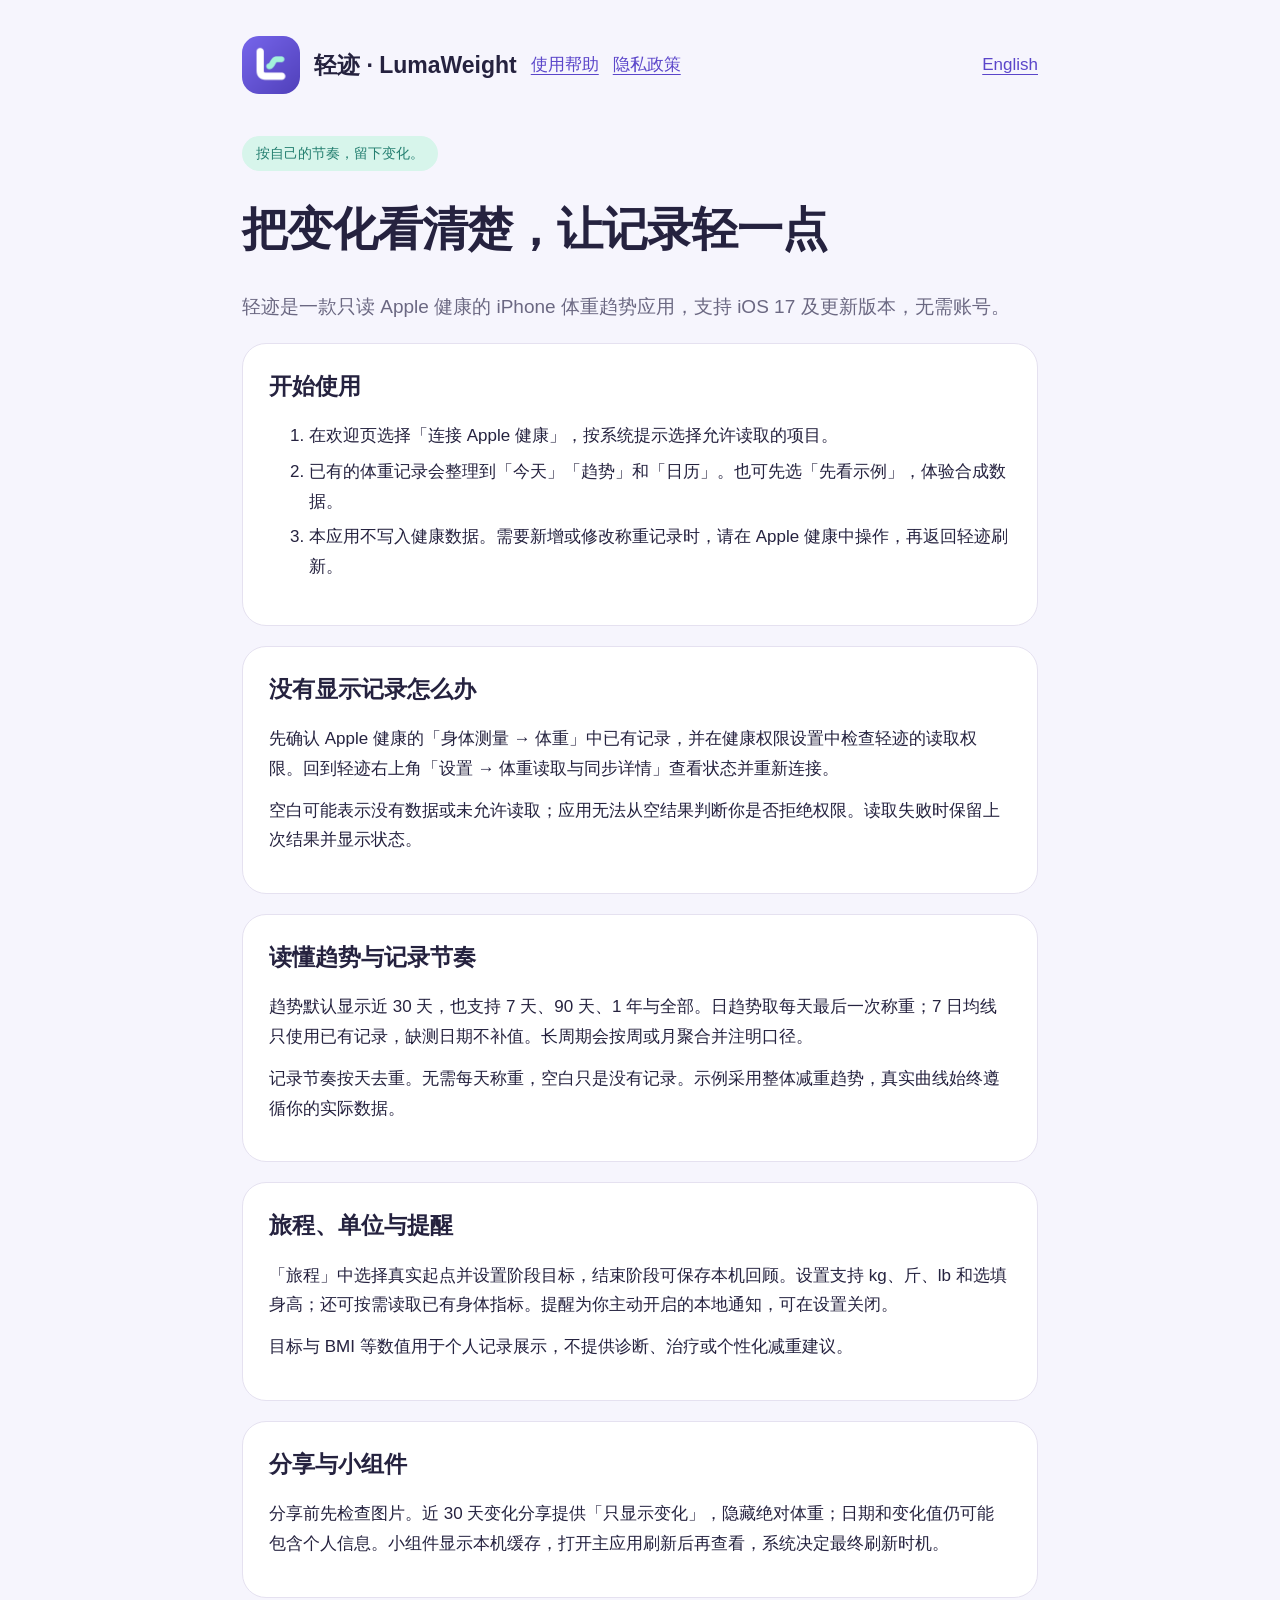
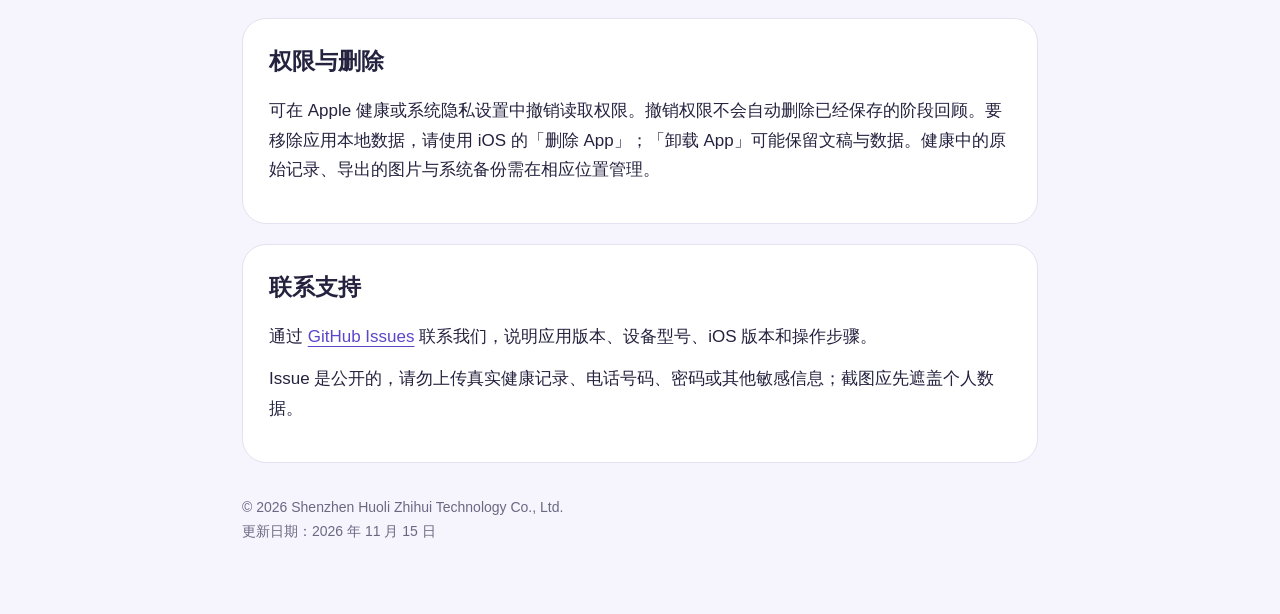
==== index.html @ 91119f12 "Publish LumaWeight support and privacy pages Co-Authored-By: Codex <codex@openai.com>" ====
<!doctype html><html lang="zh-Hans"><head><meta charset="utf-8"><meta name="viewport" content="width=device-width,initial-scale=1"><meta name="description" content="轻迹是一款只读 Apple 健康的 iPhone 体重趋势应用，支持 iOS 17 及更新版本，无需账号。"><title>把变化看清楚，让记录轻一点 · LumaWeight</title><link rel="icon" href="icon.png"><link rel="stylesheet" href="style.css"></head><body><main><nav><img src="icon.png" alt=""><strong>轻迹 · LumaWeight</strong><a href="index.html">使用帮助</a><a href="privacy.html">隐私政策</a><a href="en/index.html" lang="en">English</a></nav><span class="tag">按自己的节奏，留下变化。</span><h1>把变化看清楚，让记录轻一点</h1><p class="intro">轻迹是一款只读 Apple 健康的 iPhone 体重趋势应用，支持 iOS 17 及更新版本，无需账号。</p><section><h2>开始使用</h2><ol><li>在欢迎页选择「连接 Apple 健康」，按系统提示选择允许读取的项目。</li><li>已有的体重记录会整理到「今天」「趋势」和「日历」。也可先选「先看示例」，体验合成数据。</li><li>本应用不写入健康数据。需要新增或修改称重记录时，请在 Apple 健康中操作，再返回轻迹刷新。</li></ol></section><section><h2>没有显示记录怎么办</h2><p>先确认 Apple 健康的「身体测量 → 体重」中已有记录，并在健康权限设置中检查轻迹的读取权限。回到轻迹右上角「设置 → 体重读取与同步详情」查看状态并重新连接。</p><p>空白可能表示没有数据或未允许读取；应用无法从空结果判断你是否拒绝权限。读取失败时保留上次结果并显示状态。</p></section><section><h2>读懂趋势与记录节奏</h2><p>趋势默认显示近 30 天，也支持 7 天、90 天、1 年与全部。日趋势取每天最后一次称重；7 日均线只使用已有记录，缺测日期不补值。长周期会按周或月聚合并注明口径。</p><p>记录节奏按天去重。无需每天称重，空白只是没有记录。示例采用整体减重趋势，真实曲线始终遵循你的实际数据。</p></section><section><h2>旅程、单位与提醒</h2><p>「旅程」中选择真实起点并设置阶段目标，结束阶段可保存本机回顾。设置支持 kg、斤、lb 和选填身高；还可按需读取已有身体指标。提醒为你主动开启的本地通知，可在设置关闭。</p><p>目标与 BMI 等数值用于个人记录展示，不提供诊断、治疗或个性化减重建议。</p></section><section><h2>分享与小组件</h2><p>分享前先检查图片。近 30 天变化分享提供「只显示变化」，隐藏绝对体重；日期和变化值仍可能包含个人信息。小组件显示本机缓存，打开主应用刷新后再查看，系统决定最终刷新时机。</p></section><section><h2>权限与删除</h2><p>可在 Apple 健康或系统隐私设置中撤销读取权限。撤销权限不会自动删除已经保存的阶段回顾。要移除应用本地数据，请使用 iOS 的「删除 App」；「卸载 App」可能保留文稿与数据。健康中的原始记录、导出的图片与系统备份需在相应位置管理。</p></section><section><h2>联系支持</h2><p>通过 <a href="https://github.com/zhangshaobo608/LumaWeight-Support/issues">GitHub Issues</a> 联系我们，说明应用版本、设备型号、iOS 版本和操作步骤。</p><p>Issue 是公开的，请勿上传真实健康记录、电话号码、密码或其他敏感信息；截图应先遮盖个人数据。</p></section><footer>© 2026 Shenzhen Huoli Zhihui Technology Co., Ltd.<br>更新日期：2026 年 11 月 15 日</footer></main></body></html>
---- style.css ----
*{box-sizing:border-box}body{margin:0;background:#f6f5fd;color:#25223f;font:17px/1.75 -apple-system,BlinkMacSystemFont,"Segoe UI",sans-serif}main{max-width:840px;margin:auto;padding:36px 22px 70px}nav{display:flex;align-items:center;gap:14px;flex-wrap:wrap;margin-bottom:42px}nav img{width:58px;border-radius:17px}nav strong{font-size:23px}nav a:last-child{margin-left:auto}a{color:#5b46ca;text-underline-offset:4px}h1{font-size:clamp(32px,6vw,46px);line-height:1.25;letter-spacing:-1px}h2{font-size:23px;line-height:1.4;margin-top:0}section{background:#fff;border:1px solid #e5e1f0;border-radius:24px;padding:26px;margin:20px 0}p{margin:12px 0}.tag{display:inline-block;background:#d7f5eb;color:#247f70;border-radius:30px;padding:5px 14px;font-size:14px}.intro{font-size:19px;color:#6b6882}footer{font-size:14px;color:#6b6882;margin-top:32px}li{margin:6px 0}:focus-visible{outline:3px solid #7160e8;outline-offset:5px}@media(prefers-color-scheme:dark){body{background:#11121d;color:#f4f0ff}section{background:#202130;border-color:#3e3a53}a{color:#c2b5ff}.intro,footer{color:#c3bed8}.tag{background:#1c3a36;color:#7ee5cb}}
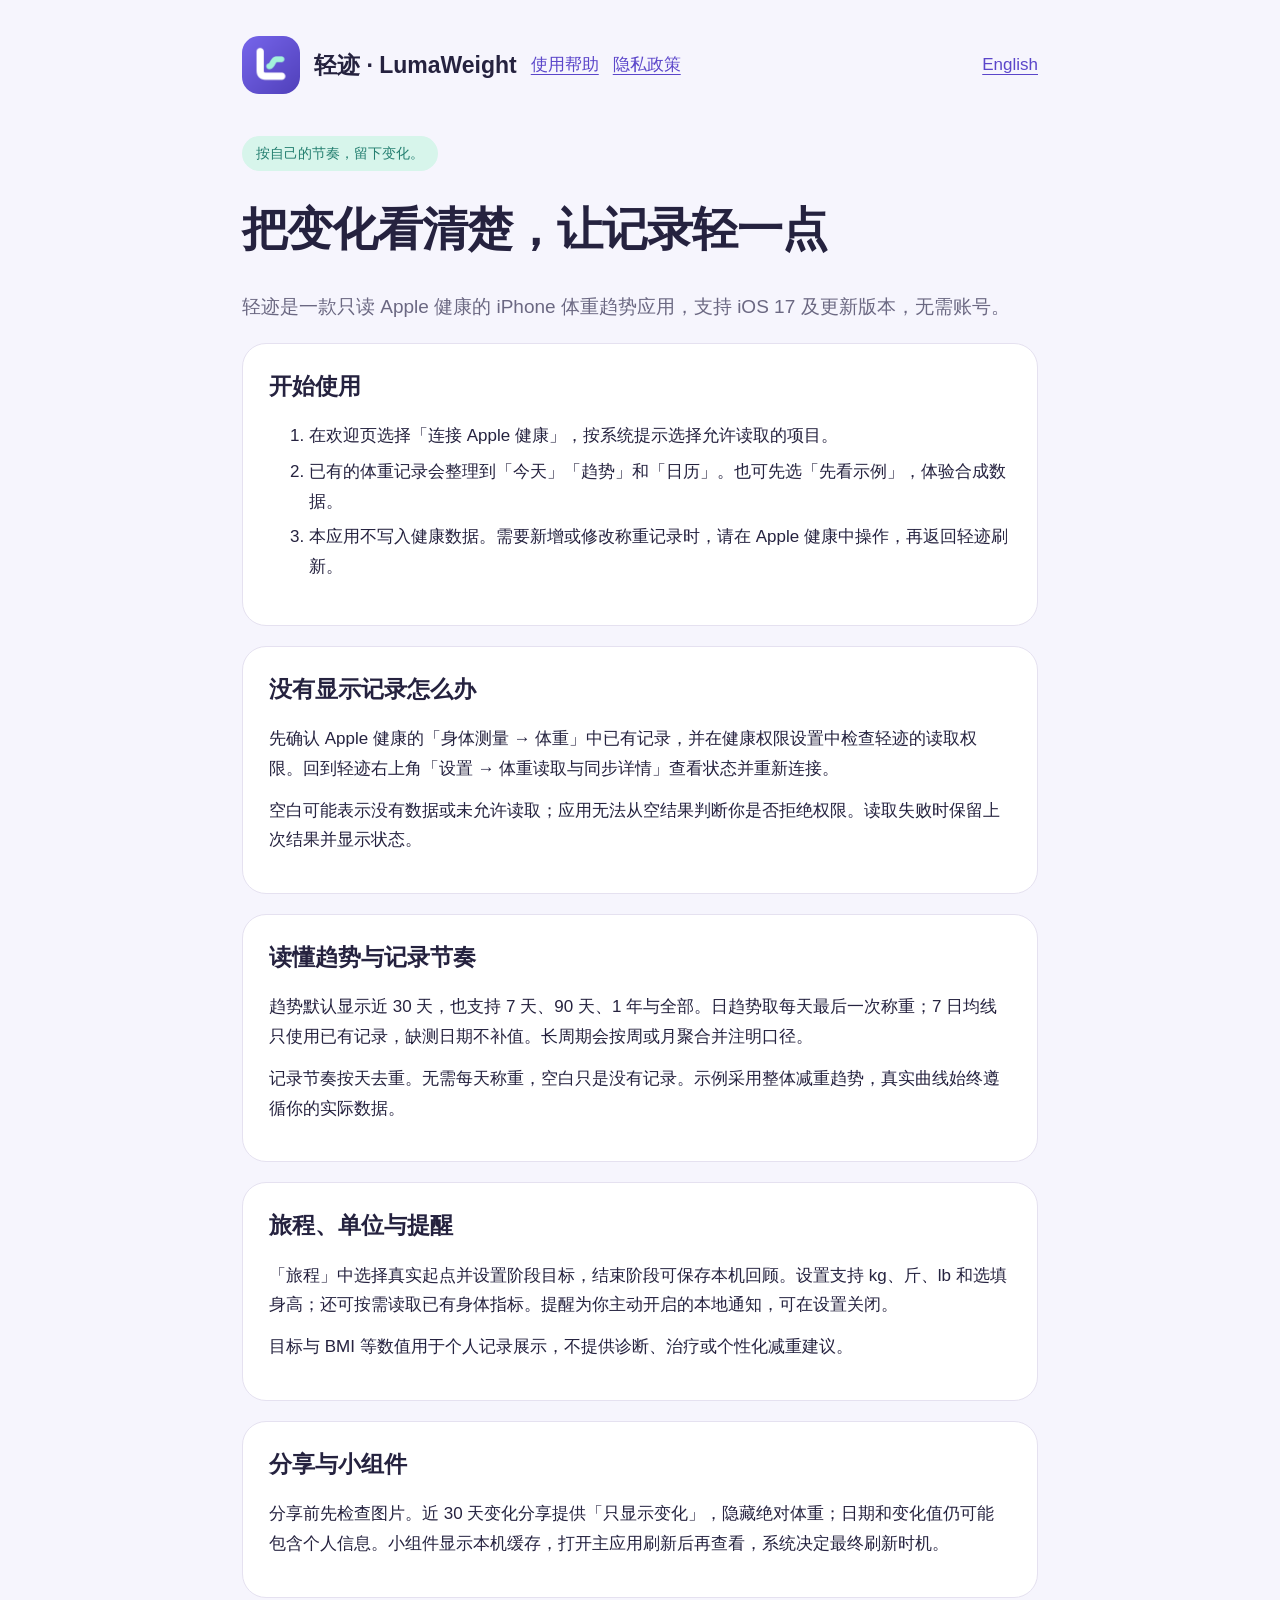
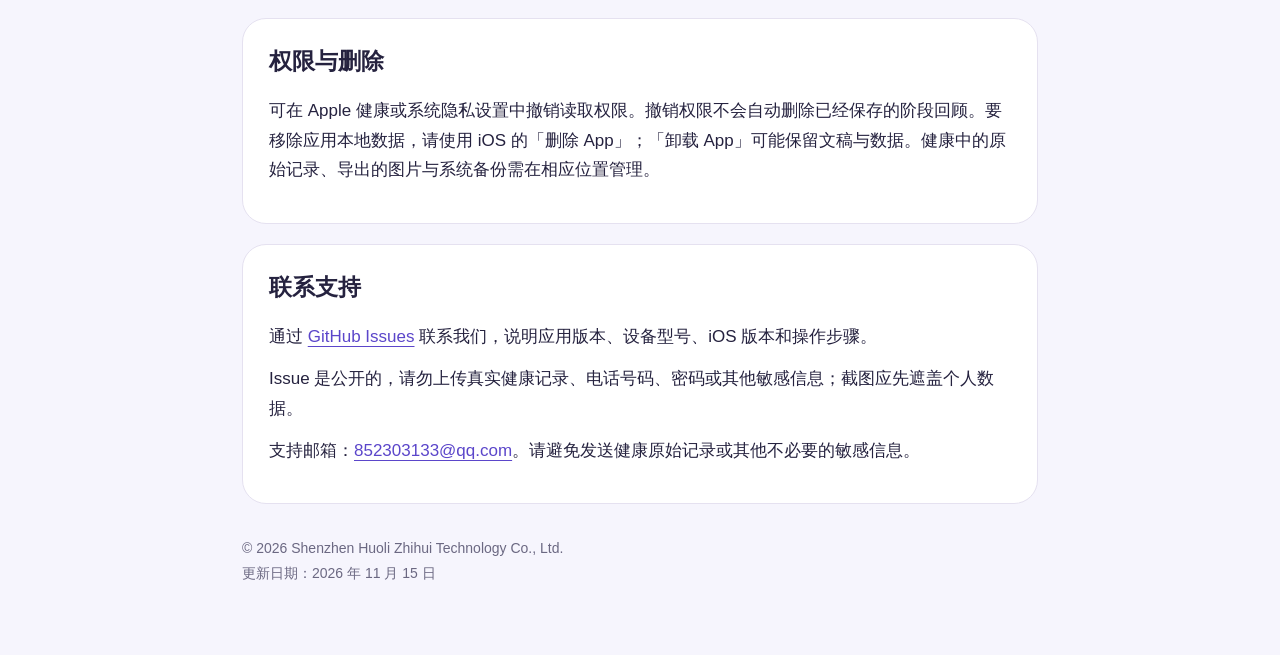
==== commit d266566f: "Add support contact email Co-Authored-By: Codex <codex@openai.com>" ====
--- a/index.html
+++ b/index.html
@@ -1 +1 @@
-<!doctype html><html lang="zh-Hans"><head><meta charset="utf-8"><meta name="viewport" content="width=device-width,initial-scale=1"><meta name="description" content="轻迹是一款只读 Apple 健康的 iPhone 体重趋势应用，支持 iOS 17 及更新版本，无需账号。"><title>把变化看清楚，让记录轻一点 · LumaWeight</title><link rel="icon" href="icon.png"><link rel="stylesheet" href="style.css"></head><body><main><nav><img src="icon.png" alt=""><strong>轻迹 · LumaWeight</strong><a href="index.html">使用帮助</a><a href="privacy.html">隐私政策</a><a href="en/index.html" lang="en">English</a></nav><span class="tag">按自己的节奏，留下变化。</span><h1>把变化看清楚，让记录轻一点</h1><p class="intro">轻迹是一款只读 Apple 健康的 iPhone 体重趋势应用，支持 iOS 17 及更新版本，无需账号。</p><section><h2>开始使用</h2><ol><li>在欢迎页选择「连接 Apple 健康」，按系统提示选择允许读取的项目。</li><li>已有的体重记录会整理到「今天」「趋势」和「日历」。也可先选「先看示例」，体验合成数据。</li><li>本应用不写入健康数据。需要新增或修改称重记录时，请在 Apple 健康中操作，再返回轻迹刷新。</li></ol></section><section><h2>没有显示记录怎么办</h2><p>先确认 Apple 健康的「身体测量 → 体重」中已有记录，并在健康权限设置中检查轻迹的读取权限。回到轻迹右上角「设置 → 体重读取与同步详情」查看状态并重新连接。</p><p>空白可能表示没有数据或未允许读取；应用无法从空结果判断你是否拒绝权限。读取失败时保留上次结果并显示状态。</p></section><section><h2>读懂趋势与记录节奏</h2><p>趋势默认显示近 30 天，也支持 7 天、90 天、1 年与全部。日趋势取每天最后一次称重；7 日均线只使用已有记录，缺测日期不补值。长周期会按周或月聚合并注明口径。</p><p>记录节奏按天去重。无需每天称重，空白只是没有记录。示例采用整体减重趋势，真实曲线始终遵循你的实际数据。</p></section><section><h2>旅程、单位与提醒</h2><p>「旅程」中选择真实起点并设置阶段目标，结束阶段可保存本机回顾。设置支持 kg、斤、lb 和选填身高；还可按需读取已有身体指标。提醒为你主动开启的本地通知，可在设置关闭。</p><p>目标与 BMI 等数值用于个人记录展示，不提供诊断、治疗或个性化减重建议。</p></section><section><h2>分享与小组件</h2><p>分享前先检查图片。近 30 天变化分享提供「只显示变化」，隐藏绝对体重；日期和变化值仍可能包含个人信息。小组件显示本机缓存，打开主应用刷新后再查看，系统决定最终刷新时机。</p></section><section><h2>权限与删除</h2><p>可在 Apple 健康或系统隐私设置中撤销读取权限。撤销权限不会自动删除已经保存的阶段回顾。要移除应用本地数据，请使用 iOS 的「删除 App」；「卸载 App」可能保留文稿与数据。健康中的原始记录、导出的图片与系统备份需在相应位置管理。</p></section><section><h2>联系支持</h2><p>通过 <a href="https://github.com/zhangshaobo608/LumaWeight-Support/issues">GitHub Issues</a> 联系我们，说明应用版本、设备型号、iOS 版本和操作步骤。</p><p>Issue 是公开的，请勿上传真实健康记录、电话号码、密码或其他敏感信息；截图应先遮盖个人数据。</p></section><footer>© 2026 Shenzhen Huoli Zhihui Technology Co., Ltd.<br>更新日期：2026 年 11 月 15 日</footer></main></body></html>+<!doctype html><html lang="zh-Hans"><head><meta charset="utf-8"><meta name="viewport" content="width=device-width,initial-scale=1"><meta name="description" content="轻迹是一款只读 Apple 健康的 iPhone 体重趋势应用，支持 iOS 17 及更新版本，无需账号。"><title>把变化看清楚，让记录轻一点 · LumaWeight</title><link rel="icon" href="icon.png"><link rel="stylesheet" href="style.css"></head><body><main><nav><img src="icon.png" alt=""><strong>轻迹 · LumaWeight</strong><a href="index.html">使用帮助</a><a href="privacy.html">隐私政策</a><a href="en/index.html" lang="en">English</a></nav><span class="tag">按自己的节奏，留下变化。</span><h1>把变化看清楚，让记录轻一点</h1><p class="intro">轻迹是一款只读 Apple 健康的 iPhone 体重趋势应用，支持 iOS 17 及更新版本，无需账号。</p><section><h2>开始使用</h2><ol><li>在欢迎页选择「连接 Apple 健康」，按系统提示选择允许读取的项目。</li><li>已有的体重记录会整理到「今天」「趋势」和「日历」。也可先选「先看示例」，体验合成数据。</li><li>本应用不写入健康数据。需要新增或修改称重记录时，请在 Apple 健康中操作，再返回轻迹刷新。</li></ol></section><section><h2>没有显示记录怎么办</h2><p>先确认 Apple 健康的「身体测量 → 体重」中已有记录，并在健康权限设置中检查轻迹的读取权限。回到轻迹右上角「设置 → 体重读取与同步详情」查看状态并重新连接。</p><p>空白可能表示没有数据或未允许读取；应用无法从空结果判断你是否拒绝权限。读取失败时保留上次结果并显示状态。</p></section><section><h2>读懂趋势与记录节奏</h2><p>趋势默认显示近 30 天，也支持 7 天、90 天、1 年与全部。日趋势取每天最后一次称重；7 日均线只使用已有记录，缺测日期不补值。长周期会按周或月聚合并注明口径。</p><p>记录节奏按天去重。无需每天称重，空白只是没有记录。示例采用整体减重趋势，真实曲线始终遵循你的实际数据。</p></section><section><h2>旅程、单位与提醒</h2><p>「旅程」中选择真实起点并设置阶段目标，结束阶段可保存本机回顾。设置支持 kg、斤、lb 和选填身高；还可按需读取已有身体指标。提醒为你主动开启的本地通知，可在设置关闭。</p><p>目标与 BMI 等数值用于个人记录展示，不提供诊断、治疗或个性化减重建议。</p></section><section><h2>分享与小组件</h2><p>分享前先检查图片。近 30 天变化分享提供「只显示变化」，隐藏绝对体重；日期和变化值仍可能包含个人信息。小组件显示本机缓存，打开主应用刷新后再查看，系统决定最终刷新时机。</p></section><section><h2>权限与删除</h2><p>可在 Apple 健康或系统隐私设置中撤销读取权限。撤销权限不会自动删除已经保存的阶段回顾。要移除应用本地数据，请使用 iOS 的「删除 App」；「卸载 App」可能保留文稿与数据。健康中的原始记录、导出的图片与系统备份需在相应位置管理。</p></section><section><h2>联系支持</h2><p>通过 <a href="https://github.com/zhangshaobo608/LumaWeight-Support/issues">GitHub Issues</a> 联系我们，说明应用版本、设备型号、iOS 版本和操作步骤。</p><p>Issue 是公开的，请勿上传真实健康记录、电话号码、密码或其他敏感信息；截图应先遮盖个人数据。</p><p>支持邮箱：<a href="mailto:852303133@qq.com">852303133@qq.com</a>。请避免发送健康原始记录或其他不必要的敏感信息。</p></section><footer>© 2026 Shenzhen Huoli Zhihui Technology Co., Ltd.<br>更新日期：2026 年 11 月 15 日</footer></main></body></html>
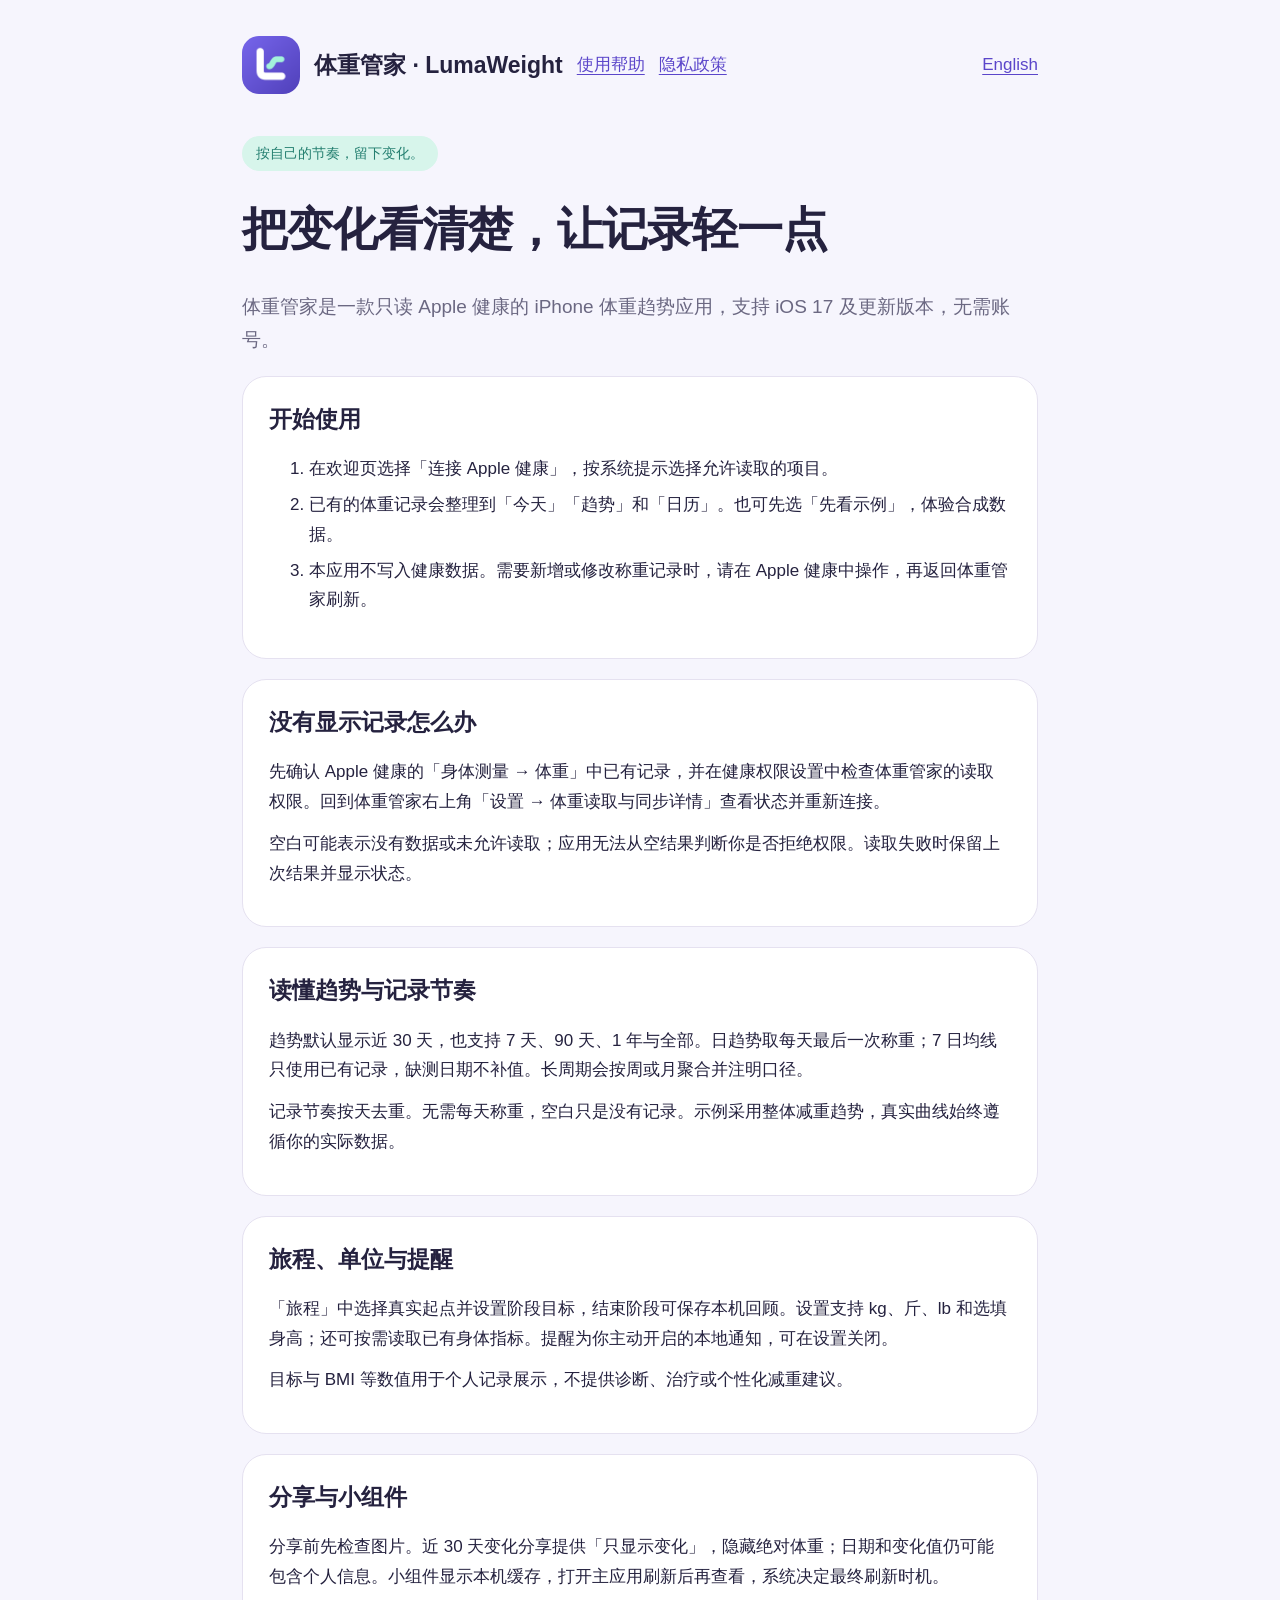
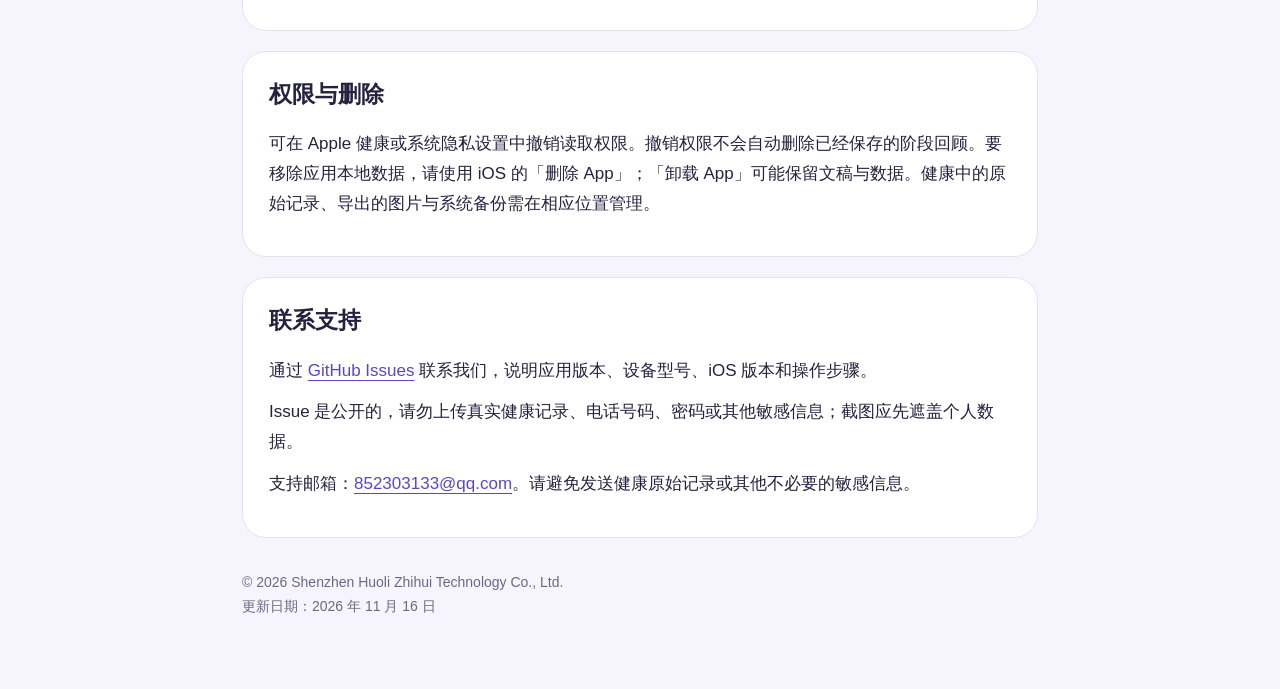
==== commit 08d51311: "Rename Chinese app brand to 体重管家 Co-Authored-By: Codex <codex@openai.com>" ====
--- a/index.html
+++ b/index.html
@@ -1 +1 @@
-<!doctype html><html lang="zh-Hans"><head><meta charset="utf-8"><meta name="viewport" content="width=device-width,initial-scale=1"><meta name="description" content="轻迹是一款只读 Apple 健康的 iPhone 体重趋势应用，支持 iOS 17 及更新版本，无需账号。"><title>把变化看清楚，让记录轻一点 · LumaWeight</title><link rel="icon" href="icon.png"><link rel="stylesheet" href="style.css"></head><body><main><nav><img src="icon.png" alt=""><strong>轻迹 · LumaWeight</strong><a href="index.html">使用帮助</a><a href="privacy.html">隐私政策</a><a href="en/index.html" lang="en">English</a></nav><span class="tag">按自己的节奏，留下变化。</span><h1>把变化看清楚，让记录轻一点</h1><p class="intro">轻迹是一款只读 Apple 健康的 iPhone 体重趋势应用，支持 iOS 17 及更新版本，无需账号。</p><section><h2>开始使用</h2><ol><li>在欢迎页选择「连接 Apple 健康」，按系统提示选择允许读取的项目。</li><li>已有的体重记录会整理到「今天」「趋势」和「日历」。也可先选「先看示例」，体验合成数据。</li><li>本应用不写入健康数据。需要新增或修改称重记录时，请在 Apple 健康中操作，再返回轻迹刷新。</li></ol></section><section><h2>没有显示记录怎么办</h2><p>先确认 Apple 健康的「身体测量 → 体重」中已有记录，并在健康权限设置中检查轻迹的读取权限。回到轻迹右上角「设置 → 体重读取与同步详情」查看状态并重新连接。</p><p>空白可能表示没有数据或未允许读取；应用无法从空结果判断你是否拒绝权限。读取失败时保留上次结果并显示状态。</p></section><section><h2>读懂趋势与记录节奏</h2><p>趋势默认显示近 30 天，也支持 7 天、90 天、1 年与全部。日趋势取每天最后一次称重；7 日均线只使用已有记录，缺测日期不补值。长周期会按周或月聚合并注明口径。</p><p>记录节奏按天去重。无需每天称重，空白只是没有记录。示例采用整体减重趋势，真实曲线始终遵循你的实际数据。</p></section><section><h2>旅程、单位与提醒</h2><p>「旅程」中选择真实起点并设置阶段目标，结束阶段可保存本机回顾。设置支持 kg、斤、lb 和选填身高；还可按需读取已有身体指标。提醒为你主动开启的本地通知，可在设置关闭。</p><p>目标与 BMI 等数值用于个人记录展示，不提供诊断、治疗或个性化减重建议。</p></section><section><h2>分享与小组件</h2><p>分享前先检查图片。近 30 天变化分享提供「只显示变化」，隐藏绝对体重；日期和变化值仍可能包含个人信息。小组件显示本机缓存，打开主应用刷新后再查看，系统决定最终刷新时机。</p></section><section><h2>权限与删除</h2><p>可在 Apple 健康或系统隐私设置中撤销读取权限。撤销权限不会自动删除已经保存的阶段回顾。要移除应用本地数据，请使用 iOS 的「删除 App」；「卸载 App」可能保留文稿与数据。健康中的原始记录、导出的图片与系统备份需在相应位置管理。</p></section><section><h2>联系支持</h2><p>通过 <a href="https://github.com/zhangshaobo608/LumaWeight-Support/issues">GitHub Issues</a> 联系我们，说明应用版本、设备型号、iOS 版本和操作步骤。</p><p>Issue 是公开的，请勿上传真实健康记录、电话号码、密码或其他敏感信息；截图应先遮盖个人数据。</p><p>支持邮箱：<a href="mailto:852303133@qq.com">852303133@qq.com</a>。请避免发送健康原始记录或其他不必要的敏感信息。</p></section><footer>© 2026 Shenzhen Huoli Zhihui Technology Co., Ltd.<br>更新日期：2026 年 11 月 15 日</footer></main></body></html>+<!doctype html><html lang="zh-Hans"><head><meta charset="utf-8"><meta name="viewport" content="width=device-width,initial-scale=1"><meta name="description" content="体重管家是一款只读 Apple 健康的 iPhone 体重趋势应用，支持 iOS 17 及更新版本，无需账号。"><title>把变化看清楚，让记录轻一点 · LumaWeight</title><link rel="icon" href="icon.png"><link rel="stylesheet" href="style.css"></head><body><main><nav><img src="icon.png" alt=""><strong>体重管家 · LumaWeight</strong><a href="index.html">使用帮助</a><a href="privacy.html">隐私政策</a><a href="en/index.html" lang="en">English</a></nav><span class="tag">按自己的节奏，留下变化。</span><h1>把变化看清楚，让记录轻一点</h1><p class="intro">体重管家是一款只读 Apple 健康的 iPhone 体重趋势应用，支持 iOS 17 及更新版本，无需账号。</p><section><h2>开始使用</h2><ol><li>在欢迎页选择「连接 Apple 健康」，按系统提示选择允许读取的项目。</li><li>已有的体重记录会整理到「今天」「趋势」和「日历」。也可先选「先看示例」，体验合成数据。</li><li>本应用不写入健康数据。需要新增或修改称重记录时，请在 Apple 健康中操作，再返回体重管家刷新。</li></ol></section><section><h2>没有显示记录怎么办</h2><p>先确认 Apple 健康的「身体测量 → 体重」中已有记录，并在健康权限设置中检查体重管家的读取权限。回到体重管家右上角「设置 → 体重读取与同步详情」查看状态并重新连接。</p><p>空白可能表示没有数据或未允许读取；应用无法从空结果判断你是否拒绝权限。读取失败时保留上次结果并显示状态。</p></section><section><h2>读懂趋势与记录节奏</h2><p>趋势默认显示近 30 天，也支持 7 天、90 天、1 年与全部。日趋势取每天最后一次称重；7 日均线只使用已有记录，缺测日期不补值。长周期会按周或月聚合并注明口径。</p><p>记录节奏按天去重。无需每天称重，空白只是没有记录。示例采用整体减重趋势，真实曲线始终遵循你的实际数据。</p></section><section><h2>旅程、单位与提醒</h2><p>「旅程」中选择真实起点并设置阶段目标，结束阶段可保存本机回顾。设置支持 kg、斤、lb 和选填身高；还可按需读取已有身体指标。提醒为你主动开启的本地通知，可在设置关闭。</p><p>目标与 BMI 等数值用于个人记录展示，不提供诊断、治疗或个性化减重建议。</p></section><section><h2>分享与小组件</h2><p>分享前先检查图片。近 30 天变化分享提供「只显示变化」，隐藏绝对体重；日期和变化值仍可能包含个人信息。小组件显示本机缓存，打开主应用刷新后再查看，系统决定最终刷新时机。</p></section><section><h2>权限与删除</h2><p>可在 Apple 健康或系统隐私设置中撤销读取权限。撤销权限不会自动删除已经保存的阶段回顾。要移除应用本地数据，请使用 iOS 的「删除 App」；「卸载 App」可能保留文稿与数据。健康中的原始记录、导出的图片与系统备份需在相应位置管理。</p></section><section><h2>联系支持</h2><p>通过 <a href="https://github.com/zhangshaobo608/LumaWeight-Support/issues">GitHub Issues</a> 联系我们，说明应用版本、设备型号、iOS 版本和操作步骤。</p><p>Issue 是公开的，请勿上传真实健康记录、电话号码、密码或其他敏感信息；截图应先遮盖个人数据。</p><p>支持邮箱：<a href="mailto:852303133@qq.com">852303133@qq.com</a>。请避免发送健康原始记录或其他不必要的敏感信息。</p></section><footer>© 2026 Shenzhen Huoli Zhihui Technology Co., Ltd.<br>更新日期：2026 年 11 月 16 日</footer></main></body></html>
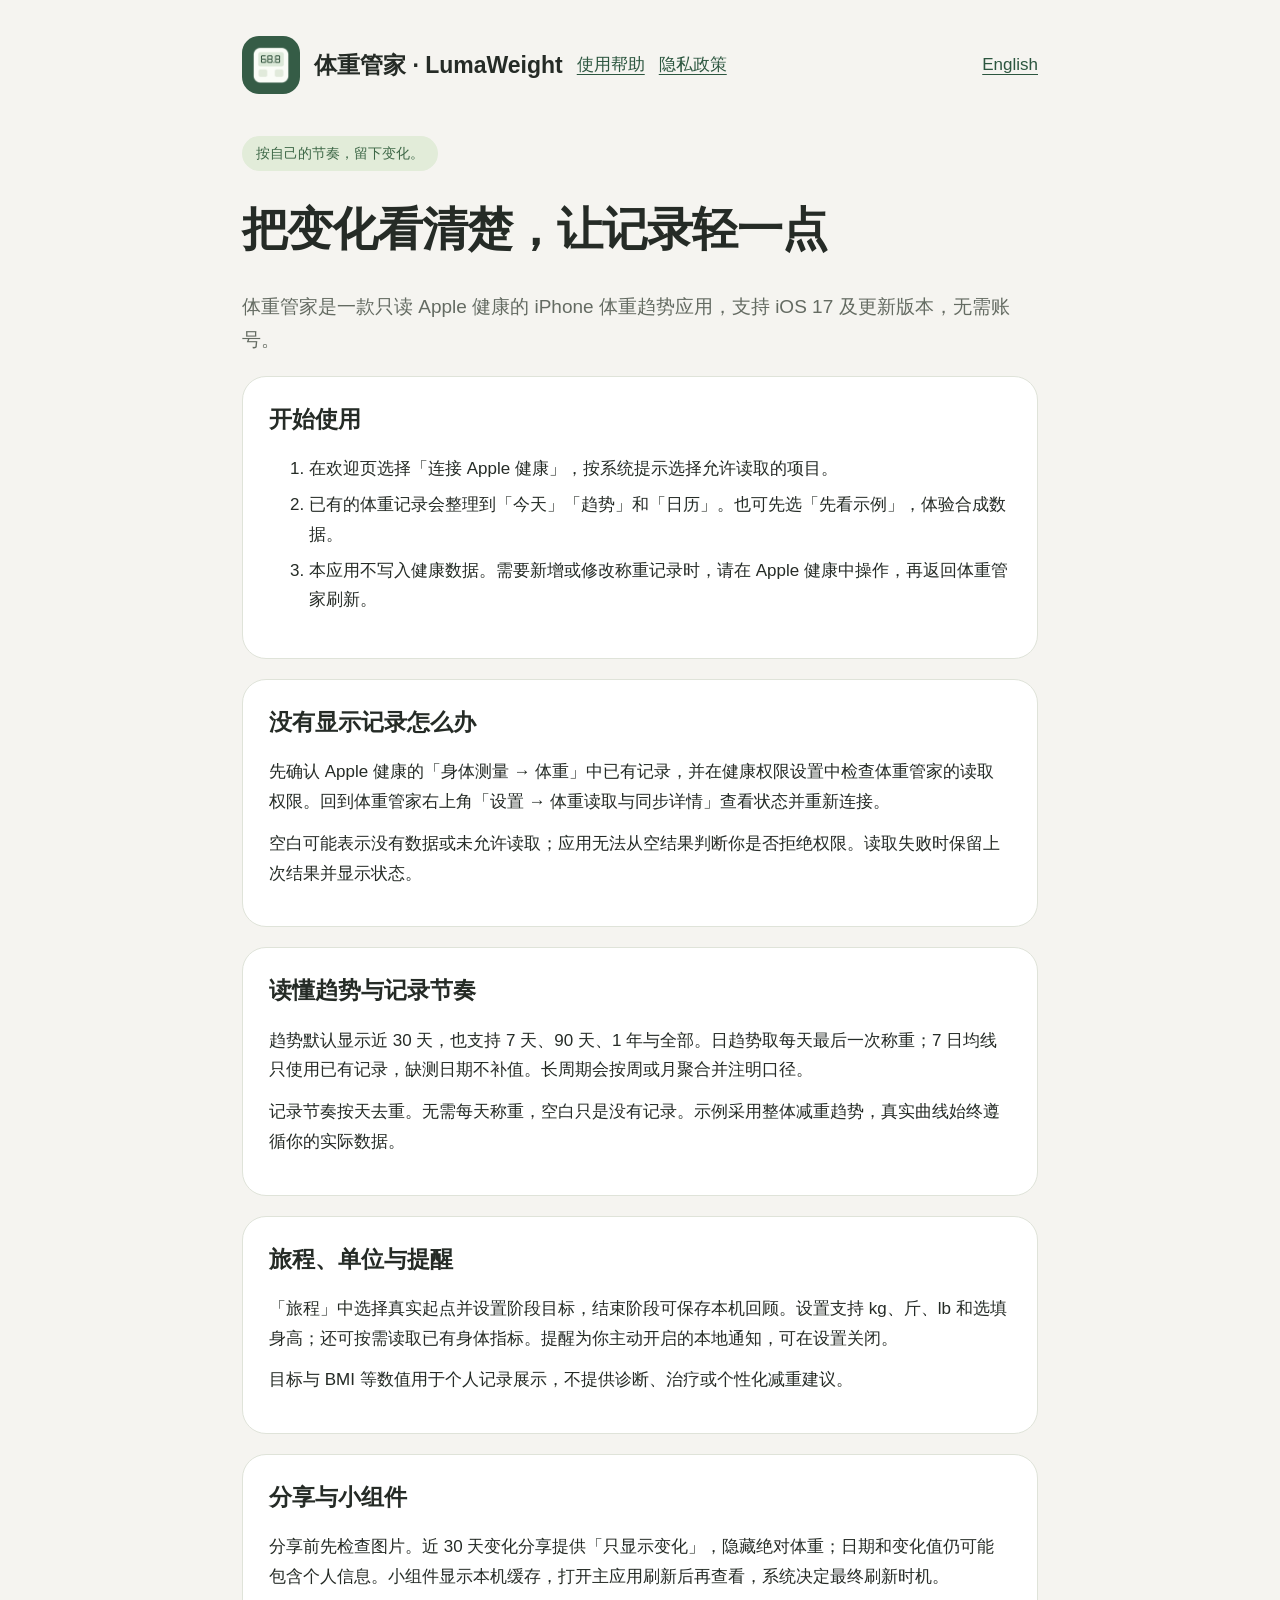
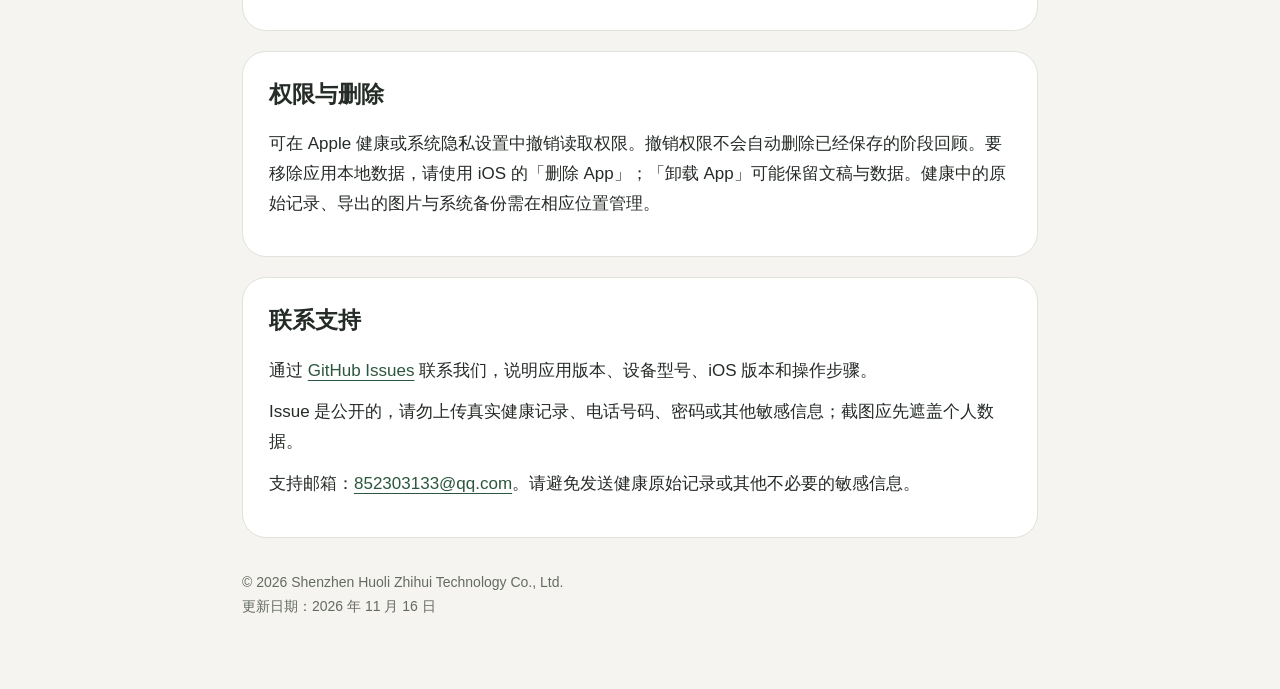
==== commit 625b9e08: "Replace brand icon with a digital bathroom scale Co-Authored-By: Codex <codex@openai.com>" ====
--- a/index.html
+++ b/index.html
@@ -1 +1 @@
-<!doctype html><html lang="zh-Hans"><head><meta charset="utf-8"><meta name="viewport" content="width=device-width,initial-scale=1"><meta name="description" content="体重管家是一款只读 Apple 健康的 iPhone 体重趋势应用，支持 iOS 17 及更新版本，无需账号。"><title>把变化看清楚，让记录轻一点 · LumaWeight</title><link rel="icon" href="icon.png"><link rel="stylesheet" href="style.css"></head><body><main><nav><img src="icon.png" alt=""><strong>体重管家 · LumaWeight</strong><a href="index.html">使用帮助</a><a href="privacy.html">隐私政策</a><a href="en/index.html" lang="en">English</a></nav><span class="tag">按自己的节奏，留下变化。</span><h1>把变化看清楚，让记录轻一点</h1><p class="intro">体重管家是一款只读 Apple 健康的 iPhone 体重趋势应用，支持 iOS 17 及更新版本，无需账号。</p><section><h2>开始使用</h2><ol><li>在欢迎页选择「连接 Apple 健康」，按系统提示选择允许读取的项目。</li><li>已有的体重记录会整理到「今天」「趋势」和「日历」。也可先选「先看示例」，体验合成数据。</li><li>本应用不写入健康数据。需要新增或修改称重记录时，请在 Apple 健康中操作，再返回体重管家刷新。</li></ol></section><section><h2>没有显示记录怎么办</h2><p>先确认 Apple 健康的「身体测量 → 体重」中已有记录，并在健康权限设置中检查体重管家的读取权限。回到体重管家右上角「设置 → 体重读取与同步详情」查看状态并重新连接。</p><p>空白可能表示没有数据或未允许读取；应用无法从空结果判断你是否拒绝权限。读取失败时保留上次结果并显示状态。</p></section><section><h2>读懂趋势与记录节奏</h2><p>趋势默认显示近 30 天，也支持 7 天、90 天、1 年与全部。日趋势取每天最后一次称重；7 日均线只使用已有记录，缺测日期不补值。长周期会按周或月聚合并注明口径。</p><p>记录节奏按天去重。无需每天称重，空白只是没有记录。示例采用整体减重趋势，真实曲线始终遵循你的实际数据。</p></section><section><h2>旅程、单位与提醒</h2><p>「旅程」中选择真实起点并设置阶段目标，结束阶段可保存本机回顾。设置支持 kg、斤、lb 和选填身高；还可按需读取已有身体指标。提醒为你主动开启的本地通知，可在设置关闭。</p><p>目标与 BMI 等数值用于个人记录展示，不提供诊断、治疗或个性化减重建议。</p></section><section><h2>分享与小组件</h2><p>分享前先检查图片。近 30 天变化分享提供「只显示变化」，隐藏绝对体重；日期和变化值仍可能包含个人信息。小组件显示本机缓存，打开主应用刷新后再查看，系统决定最终刷新时机。</p></section><section><h2>权限与删除</h2><p>可在 Apple 健康或系统隐私设置中撤销读取权限。撤销权限不会自动删除已经保存的阶段回顾。要移除应用本地数据，请使用 iOS 的「删除 App」；「卸载 App」可能保留文稿与数据。健康中的原始记录、导出的图片与系统备份需在相应位置管理。</p></section><section><h2>联系支持</h2><p>通过 <a href="https://github.com/zhangshaobo608/LumaWeight-Support/issues">GitHub Issues</a> 联系我们，说明应用版本、设备型号、iOS 版本和操作步骤。</p><p>Issue 是公开的，请勿上传真实健康记录、电话号码、密码或其他敏感信息；截图应先遮盖个人数据。</p><p>支持邮箱：<a href="mailto:852303133@qq.com">852303133@qq.com</a>。请避免发送健康原始记录或其他不必要的敏感信息。</p></section><footer>© 2026 Shenzhen Huoli Zhihui Technology Co., Ltd.<br>更新日期：2026 年 11 月 16 日</footer></main></body></html>+<!doctype html><html lang="zh-Hans"><head><meta charset="utf-8"><meta name="viewport" content="width=device-width,initial-scale=1"><meta name="description" content="体重管家是一款只读 Apple 健康的 iPhone 体重趋势应用，支持 iOS 17 及更新版本，无需账号。"><title>把变化看清楚，让记录轻一点 · LumaWeight</title><link rel="icon" href="icon.png?v=4"><link rel="stylesheet" href="style.css"></head><body><main><nav><img src="icon.png?v=4" alt=""><strong>体重管家 · LumaWeight</strong><a href="index.html">使用帮助</a><a href="privacy.html">隐私政策</a><a href="en/index.html" lang="en">English</a></nav><span class="tag">按自己的节奏，留下变化。</span><h1>把变化看清楚，让记录轻一点</h1><p class="intro">体重管家是一款只读 Apple 健康的 iPhone 体重趋势应用，支持 iOS 17 及更新版本，无需账号。</p><section><h2>开始使用</h2><ol><li>在欢迎页选择「连接 Apple 健康」，按系统提示选择允许读取的项目。</li><li>已有的体重记录会整理到「今天」「趋势」和「日历」。也可先选「先看示例」，体验合成数据。</li><li>本应用不写入健康数据。需要新增或修改称重记录时，请在 Apple 健康中操作，再返回体重管家刷新。</li></ol></section><section><h2>没有显示记录怎么办</h2><p>先确认 Apple 健康的「身体测量 → 体重」中已有记录，并在健康权限设置中检查体重管家的读取权限。回到体重管家右上角「设置 → 体重读取与同步详情」查看状态并重新连接。</p><p>空白可能表示没有数据或未允许读取；应用无法从空结果判断你是否拒绝权限。读取失败时保留上次结果并显示状态。</p></section><section><h2>读懂趋势与记录节奏</h2><p>趋势默认显示近 30 天，也支持 7 天、90 天、1 年与全部。日趋势取每天最后一次称重；7 日均线只使用已有记录，缺测日期不补值。长周期会按周或月聚合并注明口径。</p><p>记录节奏按天去重。无需每天称重，空白只是没有记录。示例采用整体减重趋势，真实曲线始终遵循你的实际数据。</p></section><section><h2>旅程、单位与提醒</h2><p>「旅程」中选择真实起点并设置阶段目标，结束阶段可保存本机回顾。设置支持 kg、斤、lb 和选填身高；还可按需读取已有身体指标。提醒为你主动开启的本地通知，可在设置关闭。</p><p>目标与 BMI 等数值用于个人记录展示，不提供诊断、治疗或个性化减重建议。</p></section><section><h2>分享与小组件</h2><p>分享前先检查图片。近 30 天变化分享提供「只显示变化」，隐藏绝对体重；日期和变化值仍可能包含个人信息。小组件显示本机缓存，打开主应用刷新后再查看，系统决定最终刷新时机。</p></section><section><h2>权限与删除</h2><p>可在 Apple 健康或系统隐私设置中撤销读取权限。撤销权限不会自动删除已经保存的阶段回顾。要移除应用本地数据，请使用 iOS 的「删除 App」；「卸载 App」可能保留文稿与数据。健康中的原始记录、导出的图片与系统备份需在相应位置管理。</p></section><section><h2>联系支持</h2><p>通过 <a href="https://github.com/zhangshaobo608/LumaWeight-Support/issues">GitHub Issues</a> 联系我们，说明应用版本、设备型号、iOS 版本和操作步骤。</p><p>Issue 是公开的，请勿上传真实健康记录、电话号码、密码或其他敏感信息；截图应先遮盖个人数据。</p><p>支持邮箱：<a href="mailto:852303133@qq.com">852303133@qq.com</a>。请避免发送健康原始记录或其他不必要的敏感信息。</p></section><footer>© 2026 Shenzhen Huoli Zhihui Technology Co., Ltd.<br>更新日期：2026 年 11 月 16 日</footer></main></body></html>
--- a/style.css
+++ b/style.css
@@ -1 +1 @@
-*{box-sizing:border-box}body{margin:0;background:#f6f5fd;color:#25223f;font:17px/1.75 -apple-system,BlinkMacSystemFont,"Segoe UI",sans-serif}main{max-width:840px;margin:auto;padding:36px 22px 70px}nav{display:flex;align-items:center;gap:14px;flex-wrap:wrap;margin-bottom:42px}nav img{width:58px;border-radius:17px}nav strong{font-size:23px}nav a:last-child{margin-left:auto}a{color:#5b46ca;text-underline-offset:4px}h1{font-size:clamp(32px,6vw,46px);line-height:1.25;letter-spacing:-1px}h2{font-size:23px;line-height:1.4;margin-top:0}section{background:#fff;border:1px solid #e5e1f0;border-radius:24px;padding:26px;margin:20px 0}p{margin:12px 0}.tag{display:inline-block;background:#d7f5eb;color:#247f70;border-radius:30px;padding:5px 14px;font-size:14px}.intro{font-size:19px;color:#6b6882}footer{font-size:14px;color:#6b6882;margin-top:32px}li{margin:6px 0}:focus-visible{outline:3px solid #7160e8;outline-offset:5px}@media(prefers-color-scheme:dark){body{background:#11121d;color:#f4f0ff}section{background:#202130;border-color:#3e3a53}a{color:#c2b5ff}.intro,footer{color:#c3bed8}.tag{background:#1c3a36;color:#7ee5cb}}+*{box-sizing:border-box}body{margin:0;background:#f5f4f0;color:#252b26;font:17px/1.75 -apple-system,BlinkMacSystemFont,"Segoe UI",sans-serif}main{max-width:840px;margin:auto;padding:36px 22px 70px}nav{display:flex;align-items:center;gap:14px;flex-wrap:wrap;margin-bottom:42px}nav img{width:58px;border-radius:17px}nav strong{font-size:23px}nav a:last-child{margin-left:auto}a{color:#2c563f;text-underline-offset:4px}h1{font-size:clamp(32px,6vw,46px);line-height:1.25;letter-spacing:-1px}h2{font-size:23px;line-height:1.4;margin-top:0}section{background:#fff;border:1px solid #dfe3d9;border-radius:24px;padding:26px;margin:20px 0}p{margin:12px 0}.tag{display:inline-block;background:#e2ecd9;color:#3e6847;border-radius:30px;padding:5px 14px;font-size:14px}.intro{font-size:19px;color:#646b62}footer{font-size:14px;color:#646b62;margin-top:32px}li{margin:6px 0}:focus-visible{outline:3px solid #35654c;outline-offset:5px}@media(prefers-color-scheme:dark){body{background:#171a17;color:#f0f2eb}section{background:#222722;border-color:#414b3c}a{color:#b7d5b7}.intro,footer{color:#b9c2b5}.tag{background:#30432d;color:#afd0ab}}
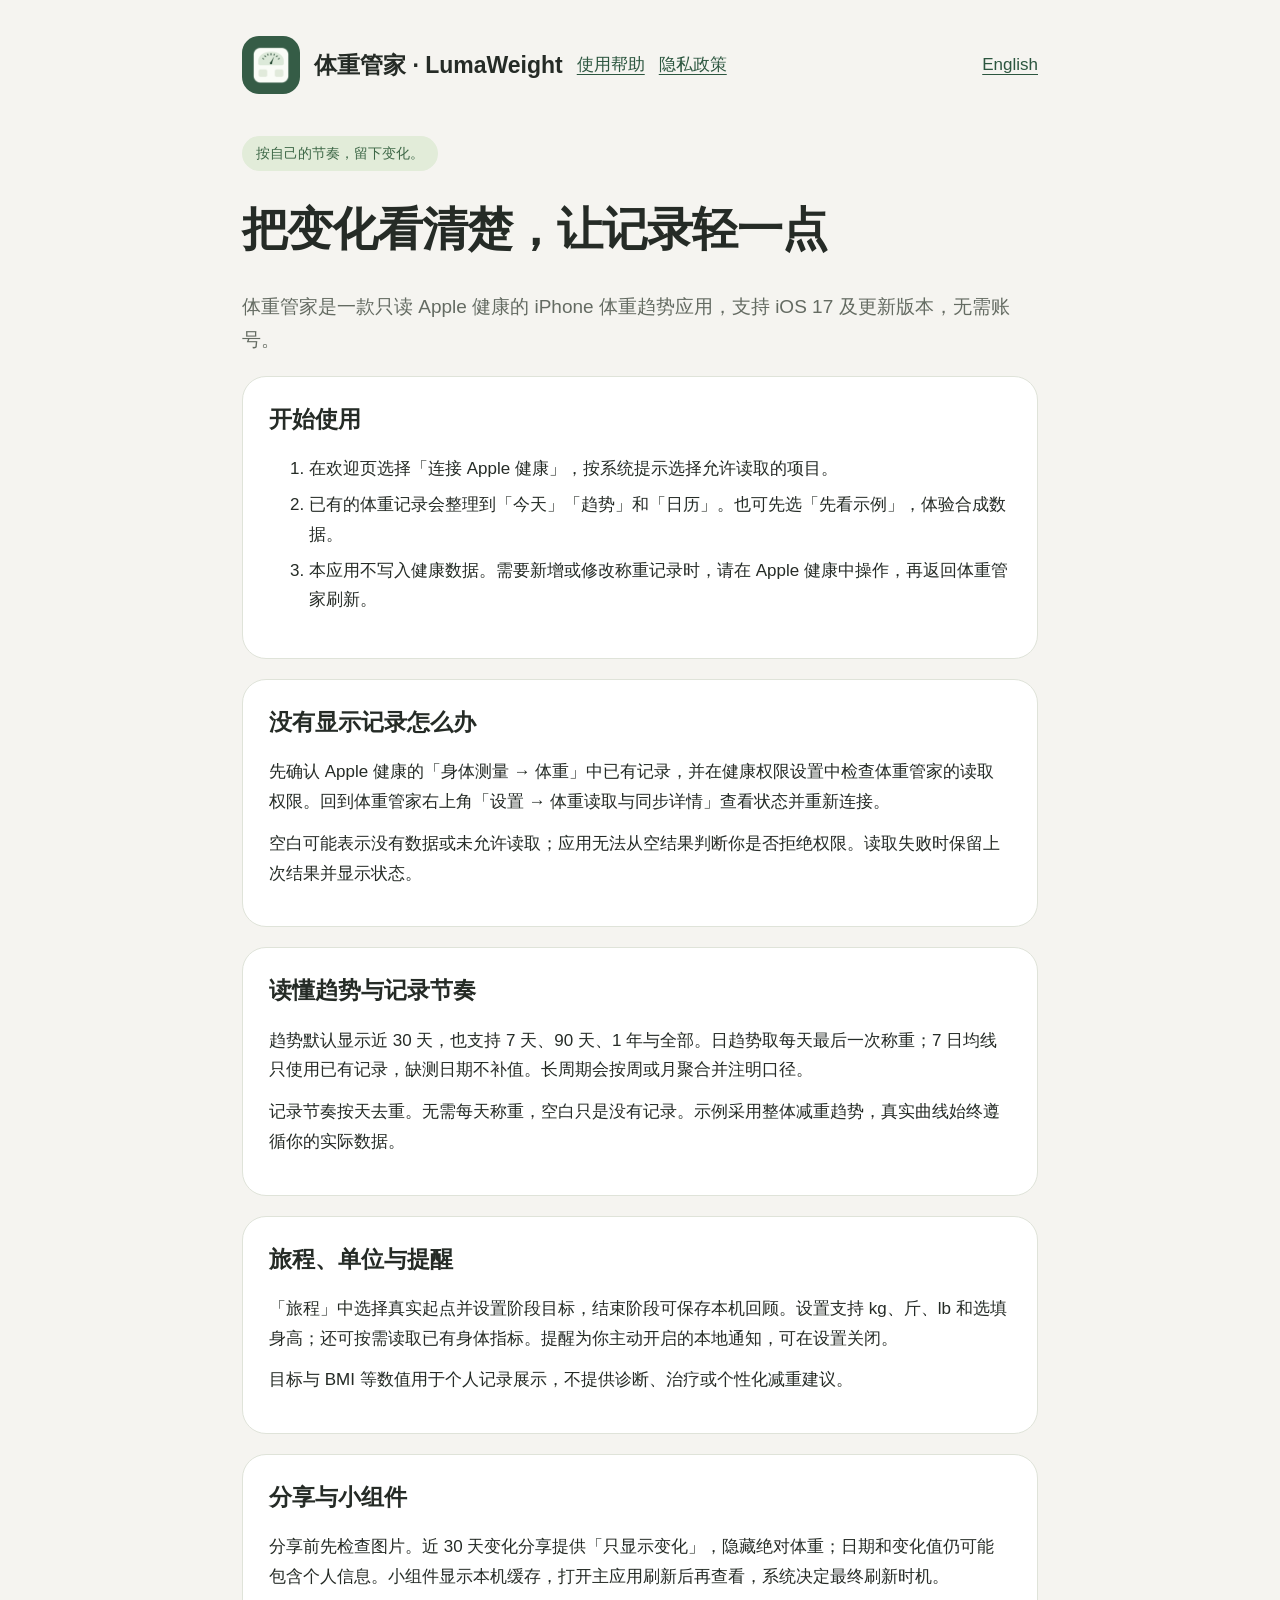
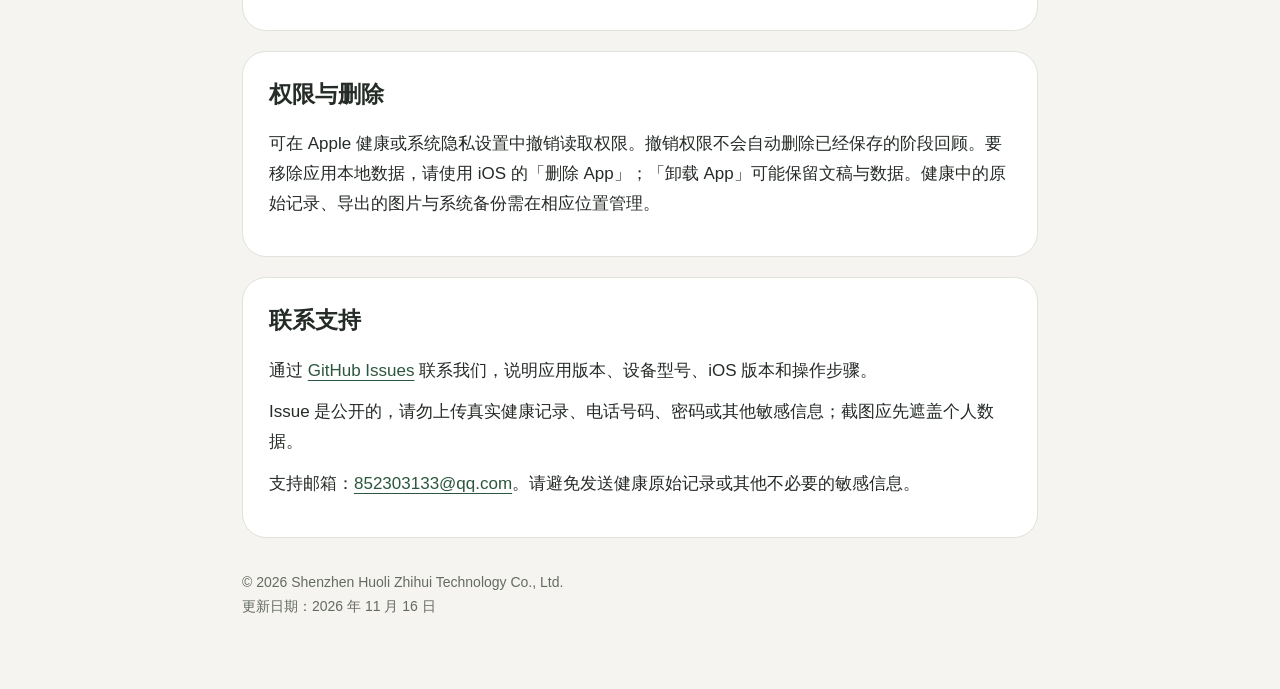
==== commit 47c4c86e: "Use pointer scale brand icon without numeric readings Co-Authored-By: Codex <codex@openai.com>" ====
--- a/index.html
+++ b/index.html
@@ -1 +1 @@
-<!doctype html><html lang="zh-Hans"><head><meta charset="utf-8"><meta name="viewport" content="width=device-width,initial-scale=1"><meta name="description" content="体重管家是一款只读 Apple 健康的 iPhone 体重趋势应用，支持 iOS 17 及更新版本，无需账号。"><title>把变化看清楚，让记录轻一点 · LumaWeight</title><link rel="icon" href="icon.png?v=4"><link rel="stylesheet" href="style.css"></head><body><main><nav><img src="icon.png?v=4" alt=""><strong>体重管家 · LumaWeight</strong><a href="index.html">使用帮助</a><a href="privacy.html">隐私政策</a><a href="en/index.html" lang="en">English</a></nav><span class="tag">按自己的节奏，留下变化。</span><h1>把变化看清楚，让记录轻一点</h1><p class="intro">体重管家是一款只读 Apple 健康的 iPhone 体重趋势应用，支持 iOS 17 及更新版本，无需账号。</p><section><h2>开始使用</h2><ol><li>在欢迎页选择「连接 Apple 健康」，按系统提示选择允许读取的项目。</li><li>已有的体重记录会整理到「今天」「趋势」和「日历」。也可先选「先看示例」，体验合成数据。</li><li>本应用不写入健康数据。需要新增或修改称重记录时，请在 Apple 健康中操作，再返回体重管家刷新。</li></ol></section><section><h2>没有显示记录怎么办</h2><p>先确认 Apple 健康的「身体测量 → 体重」中已有记录，并在健康权限设置中检查体重管家的读取权限。回到体重管家右上角「设置 → 体重读取与同步详情」查看状态并重新连接。</p><p>空白可能表示没有数据或未允许读取；应用无法从空结果判断你是否拒绝权限。读取失败时保留上次结果并显示状态。</p></section><section><h2>读懂趋势与记录节奏</h2><p>趋势默认显示近 30 天，也支持 7 天、90 天、1 年与全部。日趋势取每天最后一次称重；7 日均线只使用已有记录，缺测日期不补值。长周期会按周或月聚合并注明口径。</p><p>记录节奏按天去重。无需每天称重，空白只是没有记录。示例采用整体减重趋势，真实曲线始终遵循你的实际数据。</p></section><section><h2>旅程、单位与提醒</h2><p>「旅程」中选择真实起点并设置阶段目标，结束阶段可保存本机回顾。设置支持 kg、斤、lb 和选填身高；还可按需读取已有身体指标。提醒为你主动开启的本地通知，可在设置关闭。</p><p>目标与 BMI 等数值用于个人记录展示，不提供诊断、治疗或个性化减重建议。</p></section><section><h2>分享与小组件</h2><p>分享前先检查图片。近 30 天变化分享提供「只显示变化」，隐藏绝对体重；日期和变化值仍可能包含个人信息。小组件显示本机缓存，打开主应用刷新后再查看，系统决定最终刷新时机。</p></section><section><h2>权限与删除</h2><p>可在 Apple 健康或系统隐私设置中撤销读取权限。撤销权限不会自动删除已经保存的阶段回顾。要移除应用本地数据，请使用 iOS 的「删除 App」；「卸载 App」可能保留文稿与数据。健康中的原始记录、导出的图片与系统备份需在相应位置管理。</p></section><section><h2>联系支持</h2><p>通过 <a href="https://github.com/zhangshaobo608/LumaWeight-Support/issues">GitHub Issues</a> 联系我们，说明应用版本、设备型号、iOS 版本和操作步骤。</p><p>Issue 是公开的，请勿上传真实健康记录、电话号码、密码或其他敏感信息；截图应先遮盖个人数据。</p><p>支持邮箱：<a href="mailto:852303133@qq.com">852303133@qq.com</a>。请避免发送健康原始记录或其他不必要的敏感信息。</p></section><footer>© 2026 Shenzhen Huoli Zhihui Technology Co., Ltd.<br>更新日期：2026 年 11 月 16 日</footer></main></body></html>+<!doctype html><html lang="zh-Hans"><head><meta charset="utf-8"><meta name="viewport" content="width=device-width,initial-scale=1"><meta name="description" content="体重管家是一款只读 Apple 健康的 iPhone 体重趋势应用，支持 iOS 17 及更新版本，无需账号。"><title>把变化看清楚，让记录轻一点 · LumaWeight</title><link rel="icon" href="icon.png?v=5"><link rel="stylesheet" href="style.css"></head><body><main><nav><img src="icon.png?v=5" alt=""><strong>体重管家 · LumaWeight</strong><a href="index.html">使用帮助</a><a href="privacy.html">隐私政策</a><a href="en/index.html" lang="en">English</a></nav><span class="tag">按自己的节奏，留下变化。</span><h1>把变化看清楚，让记录轻一点</h1><p class="intro">体重管家是一款只读 Apple 健康的 iPhone 体重趋势应用，支持 iOS 17 及更新版本，无需账号。</p><section><h2>开始使用</h2><ol><li>在欢迎页选择「连接 Apple 健康」，按系统提示选择允许读取的项目。</li><li>已有的体重记录会整理到「今天」「趋势」和「日历」。也可先选「先看示例」，体验合成数据。</li><li>本应用不写入健康数据。需要新增或修改称重记录时，请在 Apple 健康中操作，再返回体重管家刷新。</li></ol></section><section><h2>没有显示记录怎么办</h2><p>先确认 Apple 健康的「身体测量 → 体重」中已有记录，并在健康权限设置中检查体重管家的读取权限。回到体重管家右上角「设置 → 体重读取与同步详情」查看状态并重新连接。</p><p>空白可能表示没有数据或未允许读取；应用无法从空结果判断你是否拒绝权限。读取失败时保留上次结果并显示状态。</p></section><section><h2>读懂趋势与记录节奏</h2><p>趋势默认显示近 30 天，也支持 7 天、90 天、1 年与全部。日趋势取每天最后一次称重；7 日均线只使用已有记录，缺测日期不补值。长周期会按周或月聚合并注明口径。</p><p>记录节奏按天去重。无需每天称重，空白只是没有记录。示例采用整体减重趋势，真实曲线始终遵循你的实际数据。</p></section><section><h2>旅程、单位与提醒</h2><p>「旅程」中选择真实起点并设置阶段目标，结束阶段可保存本机回顾。设置支持 kg、斤、lb 和选填身高；还可按需读取已有身体指标。提醒为你主动开启的本地通知，可在设置关闭。</p><p>目标与 BMI 等数值用于个人记录展示，不提供诊断、治疗或个性化减重建议。</p></section><section><h2>分享与小组件</h2><p>分享前先检查图片。近 30 天变化分享提供「只显示变化」，隐藏绝对体重；日期和变化值仍可能包含个人信息。小组件显示本机缓存，打开主应用刷新后再查看，系统决定最终刷新时机。</p></section><section><h2>权限与删除</h2><p>可在 Apple 健康或系统隐私设置中撤销读取权限。撤销权限不会自动删除已经保存的阶段回顾。要移除应用本地数据，请使用 iOS 的「删除 App」；「卸载 App」可能保留文稿与数据。健康中的原始记录、导出的图片与系统备份需在相应位置管理。</p></section><section><h2>联系支持</h2><p>通过 <a href="https://github.com/zhangshaobo608/LumaWeight-Support/issues">GitHub Issues</a> 联系我们，说明应用版本、设备型号、iOS 版本和操作步骤。</p><p>Issue 是公开的，请勿上传真实健康记录、电话号码、密码或其他敏感信息；截图应先遮盖个人数据。</p><p>支持邮箱：<a href="mailto:852303133@qq.com">852303133@qq.com</a>。请避免发送健康原始记录或其他不必要的敏感信息。</p></section><footer>© 2026 Shenzhen Huoli Zhihui Technology Co., Ltd.<br>更新日期：2026 年 11 月 16 日</footer></main></body></html>
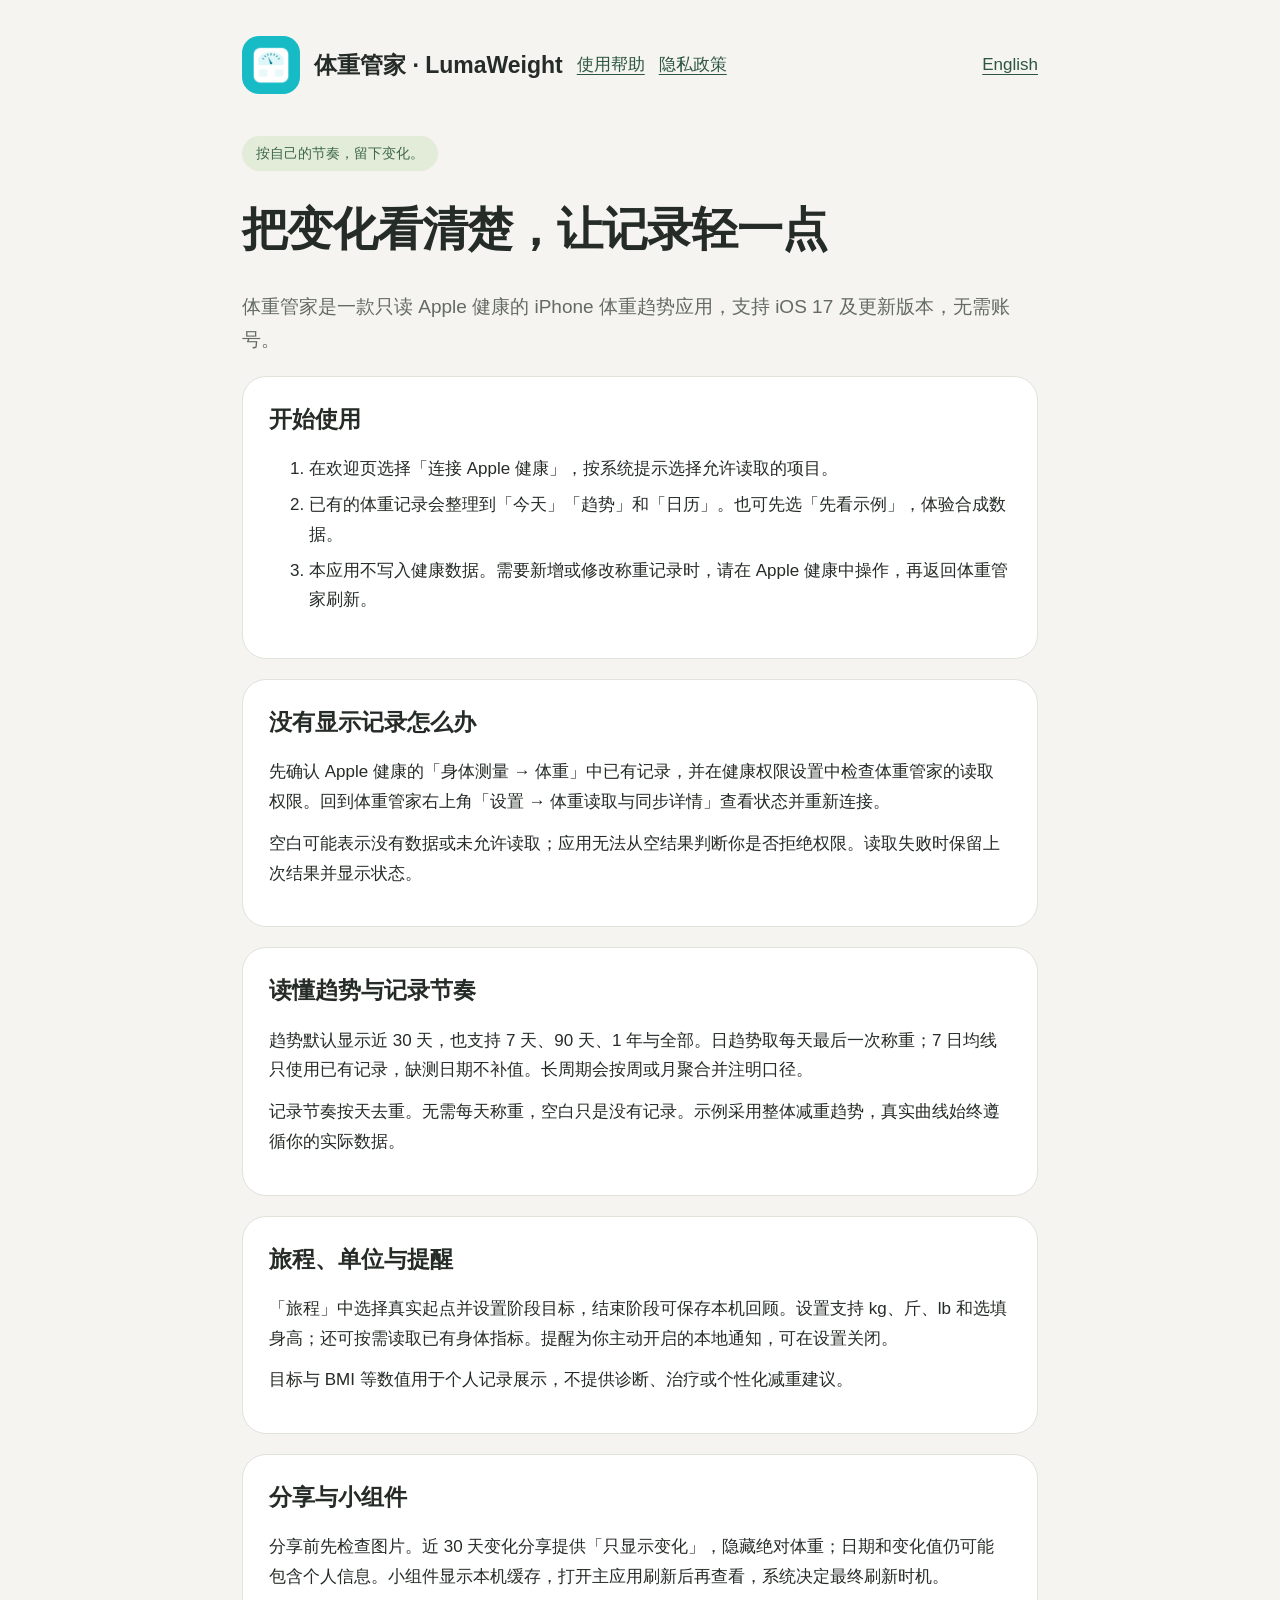
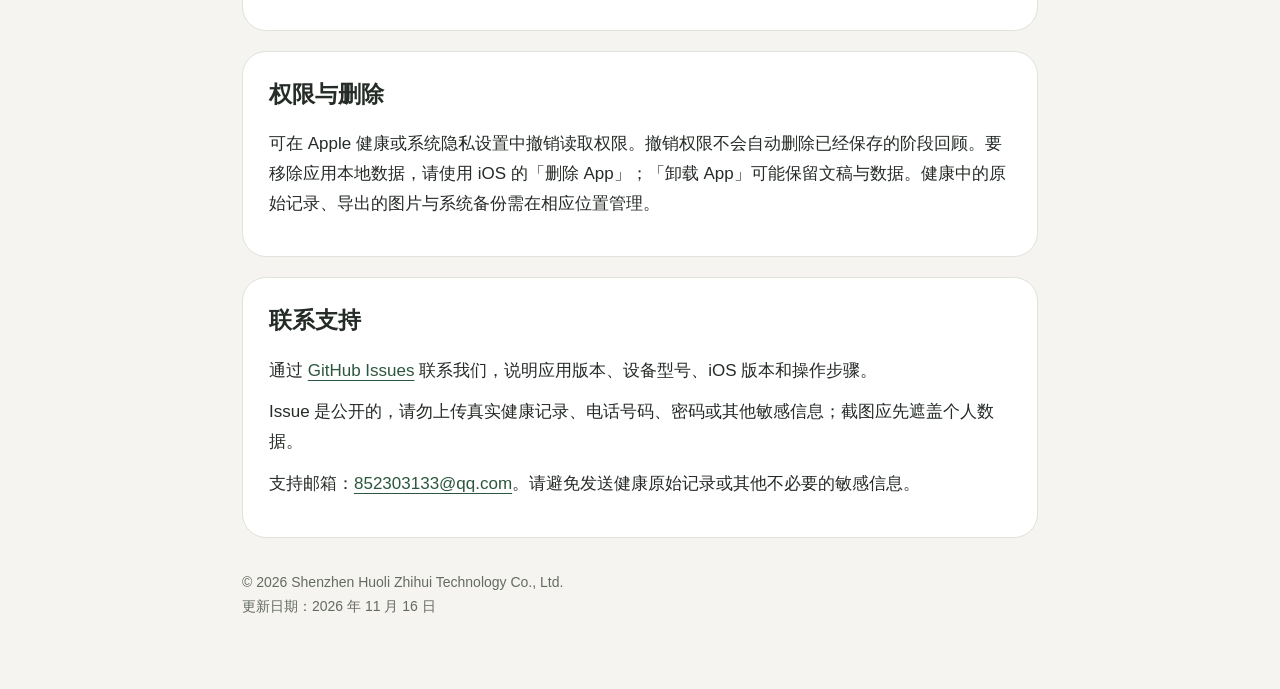
==== commit b1369ce5: "Apply approved cyan logo with left-pointing needle Co-Authored-By: Codex <codex@openai.com>" ====
--- a/index.html
+++ b/index.html
@@ -1 +1 @@
-<!doctype html><html lang="zh-Hans"><head><meta charset="utf-8"><meta name="viewport" content="width=device-width,initial-scale=1"><meta name="description" content="体重管家是一款只读 Apple 健康的 iPhone 体重趋势应用，支持 iOS 17 及更新版本，无需账号。"><title>把变化看清楚，让记录轻一点 · LumaWeight</title><link rel="icon" href="icon.png?v=5"><link rel="stylesheet" href="style.css"></head><body><main><nav><img src="icon.png?v=5" alt=""><strong>体重管家 · LumaWeight</strong><a href="index.html">使用帮助</a><a href="privacy.html">隐私政策</a><a href="en/index.html" lang="en">English</a></nav><span class="tag">按自己的节奏，留下变化。</span><h1>把变化看清楚，让记录轻一点</h1><p class="intro">体重管家是一款只读 Apple 健康的 iPhone 体重趋势应用，支持 iOS 17 及更新版本，无需账号。</p><section><h2>开始使用</h2><ol><li>在欢迎页选择「连接 Apple 健康」，按系统提示选择允许读取的项目。</li><li>已有的体重记录会整理到「今天」「趋势」和「日历」。也可先选「先看示例」，体验合成数据。</li><li>本应用不写入健康数据。需要新增或修改称重记录时，请在 Apple 健康中操作，再返回体重管家刷新。</li></ol></section><section><h2>没有显示记录怎么办</h2><p>先确认 Apple 健康的「身体测量 → 体重」中已有记录，并在健康权限设置中检查体重管家的读取权限。回到体重管家右上角「设置 → 体重读取与同步详情」查看状态并重新连接。</p><p>空白可能表示没有数据或未允许读取；应用无法从空结果判断你是否拒绝权限。读取失败时保留上次结果并显示状态。</p></section><section><h2>读懂趋势与记录节奏</h2><p>趋势默认显示近 30 天，也支持 7 天、90 天、1 年与全部。日趋势取每天最后一次称重；7 日均线只使用已有记录，缺测日期不补值。长周期会按周或月聚合并注明口径。</p><p>记录节奏按天去重。无需每天称重，空白只是没有记录。示例采用整体减重趋势，真实曲线始终遵循你的实际数据。</p></section><section><h2>旅程、单位与提醒</h2><p>「旅程」中选择真实起点并设置阶段目标，结束阶段可保存本机回顾。设置支持 kg、斤、lb 和选填身高；还可按需读取已有身体指标。提醒为你主动开启的本地通知，可在设置关闭。</p><p>目标与 BMI 等数值用于个人记录展示，不提供诊断、治疗或个性化减重建议。</p></section><section><h2>分享与小组件</h2><p>分享前先检查图片。近 30 天变化分享提供「只显示变化」，隐藏绝对体重；日期和变化值仍可能包含个人信息。小组件显示本机缓存，打开主应用刷新后再查看，系统决定最终刷新时机。</p></section><section><h2>权限与删除</h2><p>可在 Apple 健康或系统隐私设置中撤销读取权限。撤销权限不会自动删除已经保存的阶段回顾。要移除应用本地数据，请使用 iOS 的「删除 App」；「卸载 App」可能保留文稿与数据。健康中的原始记录、导出的图片与系统备份需在相应位置管理。</p></section><section><h2>联系支持</h2><p>通过 <a href="https://github.com/zhangshaobo608/LumaWeight-Support/issues">GitHub Issues</a> 联系我们，说明应用版本、设备型号、iOS 版本和操作步骤。</p><p>Issue 是公开的，请勿上传真实健康记录、电话号码、密码或其他敏感信息；截图应先遮盖个人数据。</p><p>支持邮箱：<a href="mailto:852303133@qq.com">852303133@qq.com</a>。请避免发送健康原始记录或其他不必要的敏感信息。</p></section><footer>© 2026 Shenzhen Huoli Zhihui Technology Co., Ltd.<br>更新日期：2026 年 11 月 16 日</footer></main></body></html>+<!doctype html><html lang="zh-Hans"><head><meta charset="utf-8"><meta name="viewport" content="width=device-width,initial-scale=1"><meta name="description" content="体重管家是一款只读 Apple 健康的 iPhone 体重趋势应用，支持 iOS 17 及更新版本，无需账号。"><title>把变化看清楚，让记录轻一点 · LumaWeight</title><link rel="icon" href="icon.png?v=6"><link rel="stylesheet" href="style.css"></head><body><main><nav><img src="icon.png?v=6" alt=""><strong>体重管家 · LumaWeight</strong><a href="index.html">使用帮助</a><a href="privacy.html">隐私政策</a><a href="en/index.html" lang="en">English</a></nav><span class="tag">按自己的节奏，留下变化。</span><h1>把变化看清楚，让记录轻一点</h1><p class="intro">体重管家是一款只读 Apple 健康的 iPhone 体重趋势应用，支持 iOS 17 及更新版本，无需账号。</p><section><h2>开始使用</h2><ol><li>在欢迎页选择「连接 Apple 健康」，按系统提示选择允许读取的项目。</li><li>已有的体重记录会整理到「今天」「趋势」和「日历」。也可先选「先看示例」，体验合成数据。</li><li>本应用不写入健康数据。需要新增或修改称重记录时，请在 Apple 健康中操作，再返回体重管家刷新。</li></ol></section><section><h2>没有显示记录怎么办</h2><p>先确认 Apple 健康的「身体测量 → 体重」中已有记录，并在健康权限设置中检查体重管家的读取权限。回到体重管家右上角「设置 → 体重读取与同步详情」查看状态并重新连接。</p><p>空白可能表示没有数据或未允许读取；应用无法从空结果判断你是否拒绝权限。读取失败时保留上次结果并显示状态。</p></section><section><h2>读懂趋势与记录节奏</h2><p>趋势默认显示近 30 天，也支持 7 天、90 天、1 年与全部。日趋势取每天最后一次称重；7 日均线只使用已有记录，缺测日期不补值。长周期会按周或月聚合并注明口径。</p><p>记录节奏按天去重。无需每天称重，空白只是没有记录。示例采用整体减重趋势，真实曲线始终遵循你的实际数据。</p></section><section><h2>旅程、单位与提醒</h2><p>「旅程」中选择真实起点并设置阶段目标，结束阶段可保存本机回顾。设置支持 kg、斤、lb 和选填身高；还可按需读取已有身体指标。提醒为你主动开启的本地通知，可在设置关闭。</p><p>目标与 BMI 等数值用于个人记录展示，不提供诊断、治疗或个性化减重建议。</p></section><section><h2>分享与小组件</h2><p>分享前先检查图片。近 30 天变化分享提供「只显示变化」，隐藏绝对体重；日期和变化值仍可能包含个人信息。小组件显示本机缓存，打开主应用刷新后再查看，系统决定最终刷新时机。</p></section><section><h2>权限与删除</h2><p>可在 Apple 健康或系统隐私设置中撤销读取权限。撤销权限不会自动删除已经保存的阶段回顾。要移除应用本地数据，请使用 iOS 的「删除 App」；「卸载 App」可能保留文稿与数据。健康中的原始记录、导出的图片与系统备份需在相应位置管理。</p></section><section><h2>联系支持</h2><p>通过 <a href="https://github.com/zhangshaobo608/LumaWeight-Support/issues">GitHub Issues</a> 联系我们，说明应用版本、设备型号、iOS 版本和操作步骤。</p><p>Issue 是公开的，请勿上传真实健康记录、电话号码、密码或其他敏感信息；截图应先遮盖个人数据。</p><p>支持邮箱：<a href="mailto:852303133@qq.com">852303133@qq.com</a>。请避免发送健康原始记录或其他不必要的敏感信息。</p></section><footer>© 2026 Shenzhen Huoli Zhihui Technology Co., Ltd.<br>更新日期：2026 年 11 月 16 日</footer></main></body></html>
